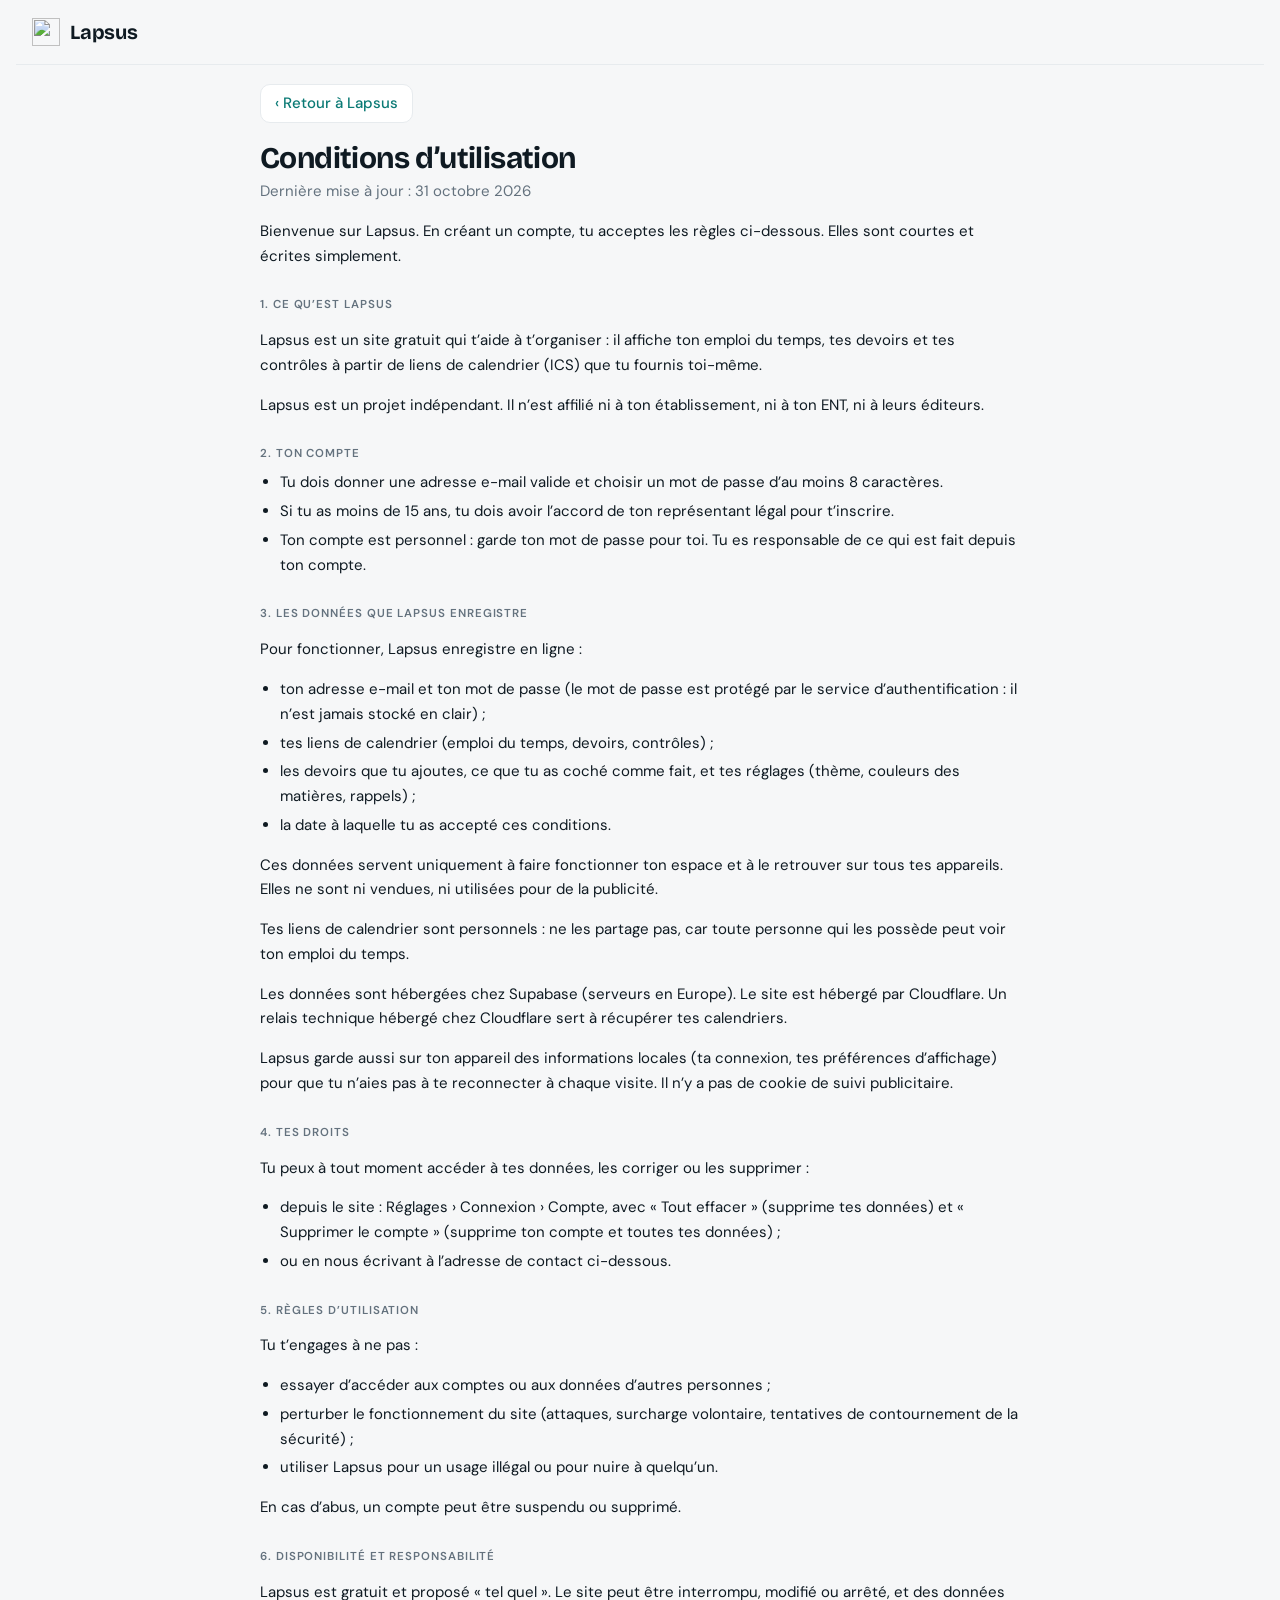
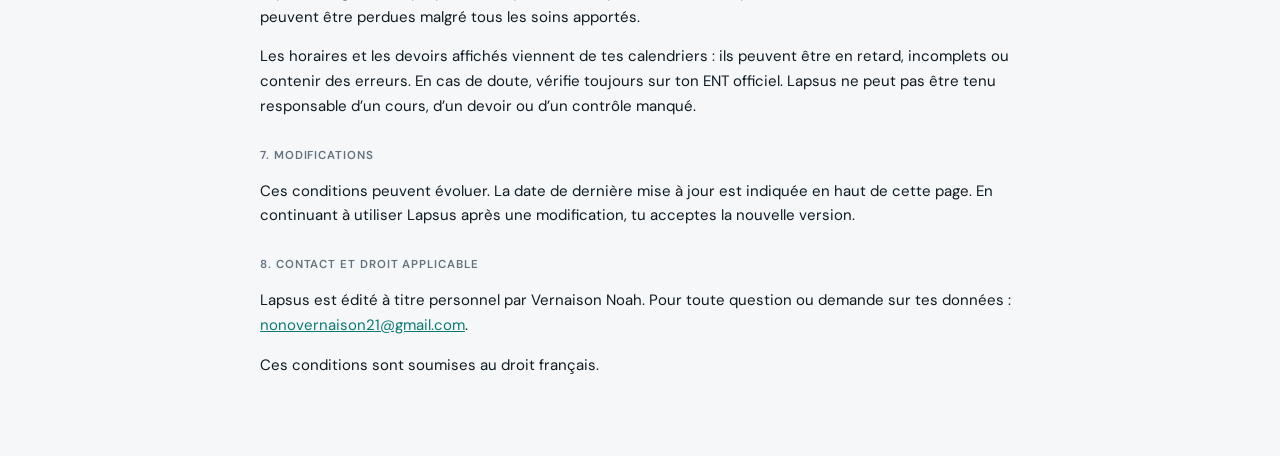
==== conditions.html @ 58f9d6a7 "Add files via upload" ====
<!doctype html>
<html lang="fr">
<head>
<meta charset="utf-8">
<meta name="viewport" content="width=device-width, initial-scale=1, maximum-scale=1, user-scalable=no, viewport-fit=cover">
<meta name="robots" content="noindex">
<meta name="theme-color" content="#0b7a75">
<title>Conditions d’utilisation – Lapsus</title>
<link rel="icon" type="image/svg+xml" href="logo.svg">
<link rel="apple-touch-icon" href="apple-touch-icon.png">
<link rel="preconnect" href="https://fonts.googleapis.com">
<link rel="preconnect" href="https://fonts.gstatic.com" crossorigin>
<link rel="stylesheet" href="https://fonts.googleapis.com/css2?family=Bricolage+Grotesque:wght@600;700&family=DM+Sans:wght@400;500;600&display=swap">
<link rel="stylesheet" href="style.css?v=16">
<style>
.legal{max-width:760px;margin:0 auto;padding:20px 0 64px}
.legal .back{display:inline-block;text-decoration:none;margin:0 0 18px}
.legal h1{margin:0 0 4px}
.legal h2{margin:30px 0 8px}
.legal p,.legal li{line-height:1.65}
.legal ul{padding-left:20px;margin:8px 0}
.legal li{margin:4px 0}
.legal a{color:var(--accent)}
.legal .upd{color:var(--muted);margin:0 0 6px}
</style>
</head>
<body>
<header class="top"><a class="brand" href="./" style="text-decoration:none;color:inherit"><img src="logo.svg" alt="" width="28" height="28"><span>Lapsus</span></a></header>
<main class="legal">
<a class="btn back" href="./">‹ Retour à Lapsus</a>
<h1>Conditions d’utilisation</h1>
<p class="upd">Dernière mise à jour : 31 octobre 2026</p>
<p>Bienvenue sur Lapsus. En créant un compte, tu acceptes les règles ci-dessous. Elles sont courtes et écrites simplement.</p>

<h2>1. Ce qu’est Lapsus</h2>
<p>Lapsus est un site gratuit qui t’aide à t’organiser : il affiche ton emploi du temps, tes devoirs et tes contrôles à partir de liens de calendrier (ICS) que tu fournis toi-même.</p>
<p>Lapsus est un projet indépendant. Il n’est affilié ni à ton établissement, ni à ton ENT, ni à leurs éditeurs.</p>

<h2>2. Ton compte</h2>
<ul>
<li>Tu dois donner une adresse e-mail valide et choisir un mot de passe d’au moins 8 caractères.</li>
<li>Si tu as moins de 15 ans, tu dois avoir l’accord de ton représentant légal pour t’inscrire.</li>
<li>Ton compte est personnel : garde ton mot de passe pour toi. Tu es responsable de ce qui est fait depuis ton compte.</li>
</ul>

<h2>3. Les données que Lapsus enregistre</h2>
<p>Pour fonctionner, Lapsus enregistre en ligne :</p>
<ul>
<li>ton adresse e-mail et ton mot de passe (le mot de passe est protégé par le service d’authentification : il n’est jamais stocké en clair) ;</li>
<li>tes liens de calendrier (emploi du temps, devoirs, contrôles) ;</li>
<li>les devoirs que tu ajoutes, ce que tu as coché comme fait, et tes réglages (thème, couleurs des matières, rappels) ;</li>
<li>la date à laquelle tu as accepté ces conditions.</li>
</ul>
<p>Ces données servent uniquement à faire fonctionner ton espace et à le retrouver sur tous tes appareils. Elles ne sont ni vendues, ni utilisées pour de la publicité.</p>
<p>Tes liens de calendrier sont personnels : ne les partage pas, car toute personne qui les possède peut voir ton emploi du temps.</p>
<p>Les données sont hébergées chez Supabase (serveurs en Europe). Le site est hébergé par Cloudflare. Un relais technique hébergé chez Cloudflare sert à récupérer tes calendriers.</p>
<p>Lapsus garde aussi sur ton appareil des informations locales (ta connexion, tes préférences d’affichage) pour que tu n’aies pas à te reconnecter à chaque visite. Il n’y a pas de cookie de suivi publicitaire.</p>

<h2>4. Tes droits</h2>
<p>Tu peux à tout moment accéder à tes données, les corriger ou les supprimer :</p>
<ul>
<li>depuis le site : Réglages › Connexion › Compte, avec « Tout effacer » (supprime tes données) et « Supprimer le compte » (supprime ton compte et toutes tes données) ;</li>
<li>ou en nous écrivant à l’adresse de contact ci-dessous.</li>
</ul>

<h2>5. Règles d’utilisation</h2>
<p>Tu t’engages à ne pas :</p>
<ul>
<li>essayer d’accéder aux comptes ou aux données d’autres personnes ;</li>
<li>perturber le fonctionnement du site (attaques, surcharge volontaire, tentatives de contournement de la sécurité) ;</li>
<li>utiliser Lapsus pour un usage illégal ou pour nuire à quelqu’un.</li>
</ul>
<p>En cas d’abus, un compte peut être suspendu ou supprimé.</p>

<h2>6. Disponibilité et responsabilité</h2>
<p>Lapsus est gratuit et proposé « tel quel ». Le site peut être interrompu, modifié ou arrêté, et des données peuvent être perdues malgré tous les soins apportés.</p>
<p>Les horaires et les devoirs affichés viennent de tes calendriers : ils peuvent être en retard, incomplets ou contenir des erreurs. En cas de doute, vérifie toujours sur ton ENT officiel. Lapsus ne peut pas être tenu responsable d’un cours, d’un devoir ou d’un contrôle manqué.</p>

<h2>7. Modifications</h2>
<p>Ces conditions peuvent évoluer. La date de dernière mise à jour est indiquée en haut de cette page. En continuant à utiliser Lapsus après une modification, tu acceptes la nouvelle version.</p>

<h2>8. Contact et droit applicable</h2>
<p>Lapsus est édité à titre personnel par Vernaison Noah. Pour toute question ou demande sur tes données : <a href="mailto:nonovernaison21@gmail.com">nonovernaison21@gmail.com</a>.</p>
<p>Ces conditions sont soumises au droit français.</p>
</main>
<script>
try{var p=JSON.parse(localStorage.getItem('themePreference')||'null');if(p==='light'||p==='dark')document.documentElement.dataset.theme=p;}catch(e){}
</script>
</body>
</html>
---- style.css ----
:root{
  --bg:#f6f7f8;
  --surface:#ffffff;
  --text:#0f1a22;
  --muted:#64727e;
  --line:#e7ebee;
  --accent:#0b7a75;
  --accent-soft:#e2f1ef;
  --danger:#c2392f;
  --ok:#1c8a55;
  --warn:#a5600a;
  --on:#ffffff;
  --ev-l:40%;
  --top-h:64px;
  --f-display:"Bricolage Grotesque",system-ui,-apple-system,"Segoe UI",sans-serif;
  --f-body:"DM Sans",system-ui,-apple-system,"Segoe UI",Roboto,sans-serif;
  color-scheme:light;
}
@media (prefers-color-scheme:dark){
  :root:not([data-theme="light"]){
    --bg:#0d1317;--surface:#151e25;--text:#e8eef2;--muted:#8fa0ac;--line:#243038;
    --accent:#3cc4bb;--accent-soft:#112c2a;--danger:#ff8a80;--ok:#4cc38a;--warn:#f0b24a;--on:#0b1418;
    --ev-l:62%;color-scheme:dark;
  }
}
:root[data-theme="dark"]{
  --bg:#0d1317;--surface:#151e25;--text:#e8eef2;--muted:#8fa0ac;--line:#243038;
  --accent:#3cc4bb;--accent-soft:#112c2a;--danger:#ff8a80;--ok:#4cc38a;--warn:#f0b24a;--on:#0b1418;
  --ev-l:62%;color-scheme:dark;
}

*{box-sizing:border-box}
body{
  margin:0;
  padding-left:max(16px,env(safe-area-inset-left,0px));
  padding-right:max(16px,env(safe-area-inset-right,0px));
  background:var(--bg);color:var(--text);
  font:15px/1.5 var(--f-body);
}
button,input,select{font:inherit;color:inherit}
button{cursor:pointer}
:focus-visible{outline:2px solid var(--accent);outline-offset:2px}

.top{position:sticky;top:0;z-index:20;display:flex;align-items:center;gap:12px;height:var(--top-h);margin:0;padding:0 16px;background:var(--bg);box-shadow:0 1px 0 var(--line)}
.brand{display:flex;align-items:center;gap:10px;font:700 20px/1 var(--f-display);letter-spacing:-.01em}
.brand img{display:block;width:28px;height:28px}
.status{flex:1;min-width:0;text-align:right;font-size:12px;color:var(--muted);white-space:nowrap;overflow:hidden;text-overflow:ellipsis}
.status.err{color:var(--danger)}
.icon-btn{display:grid;place-items:center;width:38px;height:38px;border:0;border-radius:50%;background:none;color:var(--muted)}
.icon-btn:hover{background:var(--line);color:var(--text)}

.shell{display:grid;grid-template-columns:176px minmax(0,1fr);gap:40px;padding:20px 16px 48px}
nav{position:sticky;top:calc(var(--top-h) + 20px);align-self:start;display:flex;flex-direction:column;gap:2px}
.nv{position:relative;display:flex;align-items:center;gap:12px;padding:10px 12px;border:0;background:none;border-radius:12px;color:var(--muted);font-weight:500;text-align:left}
.nv:hover{color:var(--text)}
.nv.on{background:var(--accent-soft);color:var(--accent);font-weight:600}
.nv svg{flex:none}
.nv .n{margin-left:auto;font-style:normal;font-size:11px;font-weight:600;background:var(--accent);color:var(--on);border-radius:999px;padding:1px 7px}
main{min-width:0}

h1{font:700 30px/1.15 var(--f-display);letter-spacing:-.02em;margin:0 0 6px;text-wrap:balance}
h2{font:600 11.5px/1.3 var(--f-body);text-transform:uppercase;letter-spacing:.08em;color:var(--muted);margin:28px 0 10px}
.sub{color:var(--muted);margin:0 0 20px}
.empty{color:var(--muted);margin:6px 0}
.foot{color:var(--muted);font-size:13px;margin:18px 0 0}

.hero{display:grid;grid-template-columns:repeat(auto-fit,minmax(250px,1fr));gap:12px}
.tile{background:var(--surface);border:1px solid var(--line);border-radius:18px;padding:16px 18px}
.tile.now{background:var(--accent-soft);border-color:transparent}
.tile .lab{font-size:11.5px;font-weight:600;text-transform:uppercase;letter-spacing:.08em;color:var(--muted);margin-bottom:6px}
.tile.now .lab{color:var(--accent)}
.tile .big{font:600 20px/1.25 var(--f-display);margin-bottom:2px;overflow-wrap:anywhere}

.list{background:var(--surface);border:1px solid var(--line);border-radius:18px;padding:2px 16px}
.ev{display:grid;grid-template-columns:48px minmax(0,1fr);gap:14px;padding:13px 0;border-bottom:1px solid var(--line)}
.ev:last-child{border-bottom:0}
.tm{display:flex;flex-direction:column;line-height:1.3;font-variant-numeric:tabular-nums}
.tm b{font-weight:600}
.tm span{color:var(--muted);font-size:13px}
.bd{min-width:0;border-left:3px solid var(--c,var(--accent));padding-left:12px}
.t{font-weight:600;overflow-wrap:anywhere}
.m{color:var(--muted);font-size:13px}
.ev.cancelled .t{text-decoration:line-through;opacity:.55}
details summary{cursor:pointer;color:var(--muted);font-size:13px;margin-top:2px;width:max-content}
.notes{color:var(--muted);font-size:13px;white-space:pre-wrap;margin:4px 0}
.badge{display:inline-block;font-size:11px;font-weight:600;padding:1px 8px;border-radius:999px;margin-left:8px;vertical-align:1px;color:var(--on)}
.badge.ok{background:var(--ok)}
.badge.bad{background:var(--danger)}
.badge.warn{background:var(--warn)}

.tools{display:flex;align-items:center;justify-content:space-between;flex-wrap:wrap;gap:10px;margin:14px 0 18px}
.seg{display:inline-flex;background:var(--line);border-radius:12px;padding:3px}
.seg button{border:0;background:none;padding:6px 14px;border-radius:9px;color:var(--muted);font-weight:500}
.seg button.on{background:var(--surface);color:var(--text);box-shadow:0 1px 2px rgba(0,0,0,.12)}
.step{display:flex;gap:6px}
.weekgrid{display:none}

.tgrid{display:grid;grid-template-columns:52px repeat(var(--cols,5),minmax(0,1fr));column-gap:8px;row-gap:6px;align-items:start}
.th{font:600 15px/1.3 var(--f-display);padding:2px 4px}
.th span{color:var(--muted);font-weight:500}
.th.today,.th.today span{color:var(--accent)}
.chip{display:block;font-style:normal;font:500 11.5px/1.3 var(--f-body);color:var(--warn);margin-top:2px;overflow-wrap:anywhere}
.times{position:relative}
.times i{position:absolute;right:4px;transform:translateY(-50%);font-style:normal;font-size:11.5px;color:var(--muted);font-variant-numeric:tabular-nums;white-space:nowrap}
.times i:first-child{transform:none}
.dcol{position:relative;overflow:hidden;background-color:var(--surface);border:1px solid var(--line);border-radius:14px;background-image:repeating-linear-gradient(to bottom,var(--line) 0,var(--line) 1px,transparent 1px,transparent var(--hh))}
.dcol.today{border-color:var(--accent)}
.band{position:absolute;left:0;right:0;display:flex;align-items:center;justify-content:center;pointer-events:none}
.band.pm{background:color-mix(in srgb,var(--accent) 7%,transparent)}
.band.lunch{background:repeating-linear-gradient(135deg,color-mix(in srgb,var(--muted) 16%,transparent) 0 6px,transparent 6px 12px);border-top:1px solid var(--line);border-bottom:1px solid var(--line)}
.band.lunch span{font-size:11px;letter-spacing:.08em;text-transform:uppercase;color:var(--muted);background:var(--surface);padding:1px 8px;border-radius:999px}

.blk{position:absolute;z-index:2;margin:1px 0 0 1px;padding:5px 8px;border-radius:8px;border-left:3px solid var(--c);background:color-mix(in srgb,var(--c) 18%,var(--surface));overflow:hidden;font-size:12px;line-height:1.25;display:flex;flex-direction:column;gap:1px}
.blk b{font-weight:600;overflow-wrap:anywhere}
.blk span{color:var(--muted);font-size:11.5px}
.blk.cancelled{opacity:.55}.blk.cancelled b{text-decoration:line-through}
.blk.live{box-shadow:0 0 0 2px var(--ok)}
.nowline{position:absolute;z-index:3;left:0;right:0;height:2px;background:var(--danger);pointer-events:none}
.nowline::before{content:"";position:absolute;left:-1px;top:-3px;width:8px;height:8px;border-radius:50%;background:var(--danger)}
.day h3{font:600 15px/1.3 var(--f-display);margin:0 0 8px;display:flex;gap:6px;align-items:baseline}
.day h3 span{color:var(--muted);font-weight:500}
.day.today h3,.day.today h3 span{color:var(--accent)}

.hw{display:flex;align-items:flex-start;gap:14px;padding:13px 0;border-bottom:1px solid var(--line)}
.hw:last-child{border-bottom:0}
.hb{flex:1;min-width:0}
.ht{font-weight:500;overflow-wrap:anywhere}
.hw.done .ht{text-decoration:line-through;color:var(--muted)}
.hw.control-item.done .ht{text-decoration:line-through;color:var(--muted)}
.late{color:var(--danger)}
.soon{color:var(--warn)}
.add{margin:16px 0 0}

.panel{background:var(--surface);border:1px solid var(--line);border-radius:18px;padding:16px}
.panel .m{margin:8px 0 10px}
.panel .row:last-child{margin-bottom:0}
.fl{display:block;font-weight:600;margin-bottom:8px}
.chk{display:inline-flex;align-items:center;gap:10px}

.row{display:flex;gap:8px;flex-wrap:wrap;align-items:center;margin-bottom:10px}
.row input:not([type=checkbox]){flex:1;min-width:150px}
.btn{display:inline-block;border:1px solid var(--line);background:var(--surface);padding:7px 14px;border-radius:10px;font-weight:500}
.btn:hover{border-color:var(--accent)}
.btn.primary{background:var(--accent);border-color:var(--accent);color:var(--on)}
.btn.danger{color:var(--danger)}
.btn.danger:hover{border-color:var(--danger)}
.lnk{border:0;background:none;padding:2px 0;color:var(--accent);font-size:13px;font-weight:500;text-decoration:underline;text-underline-offset:3px;white-space:nowrap}
details .lnk{display:block;margin:4px 0 2px}
input,select{background:var(--bg);border:1px solid var(--line);border-radius:10px;padding:9px 12px;max-width:100%}
input:focus,select:focus{border-color:var(--accent)}
input[type=checkbox]{appearance:none;-webkit-appearance:none;position:relative;flex:none;width:22px;height:22px;padding:0;margin:0;border:1.8px solid var(--muted);border-radius:50%;background:none;cursor:pointer}
input[type=checkbox]:checked{background:var(--accent);border-color:var(--accent)}
input[type=checkbox]:checked::after{content:"";position:absolute;inset:0;background:var(--on);-webkit-mask:url("data:image/svg+xml,%3Csvg xmlns='http://www.w3.org/2000/svg' viewBox='0 0 24 24' fill='none' stroke='black' stroke-width='3.2' stroke-linecap='round' stroke-linejoin='round'%3E%3Cpath d='m5.5 12.5 4.2 4.2L18.5 8'/%3E%3C/svg%3E") center/16px no-repeat;mask:url("data:image/svg+xml,%3Csvg xmlns='http://www.w3.org/2000/svg' viewBox='0 0 24 24' fill='none' stroke='black' stroke-width='3.2' stroke-linecap='round' stroke-linejoin='round'%3E%3Cpath d='m5.5 12.5 4.2 4.2L18.5 8'/%3E%3C/svg%3E") center/16px no-repeat}

.sub-header{margin-bottom:14px}
.sech{display:flex;align-items:baseline;justify-content:space-between;gap:12px;margin:28px 0 10px}
.sech h2{margin:0}
.lnk2,.quiet{border:0;background:none;padding:4px 0;color:var(--muted);font-size:13px;font-weight:500;white-space:nowrap}
.lnk2:hover,.quiet:hover{color:var(--accent)}
.quiet{padding:6px 10px;border-radius:999px;background:var(--line)}
.btn:disabled{opacity:.45;cursor:default}
.btn:disabled:hover{border-color:var(--line)}
.step input[type=date]{padding:6px 10px}
.crow{display:flex;align-items:center;gap:12px;padding:8px 0;border-bottom:1px solid var(--line)}
.crow:last-of-type{border-bottom:0}
.crow .cn{flex:1;min-width:0;font-weight:500;overflow-wrap:anywhere}
input[type=color]{flex:none;width:44px;height:34px;padding:2px;border-radius:10px;cursor:pointer}

.loader{position:fixed;inset:0;z-index:100;display:grid;place-items:center;background:var(--bg);text-align:center;padding:24px}
.lg img{display:block;width:84px;height:84px;margin:0 auto;animation:lbounce 1.3s ease-in-out infinite;filter:drop-shadow(0 12px 18px rgba(11,122,117,.28))}
.lsh{width:56px;height:8px;border-radius:50%;background:var(--text);opacity:.12;margin:10px auto 22px;animation:lshadow 1.3s ease-in-out infinite}
.lt{font:600 20px/1.3 var(--f-display);margin:0 0 4px}
.ls{color:var(--muted);margin:0}
@keyframes lbounce{0%,100%{transform:translateY(0) rotate(0)}30%{transform:translateY(-18px) rotate(-5deg)}55%{transform:translateY(0) rotate(3deg)}75%{transform:translateY(-5px) rotate(0)}}
@keyframes lshadow{0%,100%{transform:scaleX(1);opacity:.12}30%{transform:scaleX(.7);opacity:.06}55%{transform:scaleX(1);opacity:.12}75%{transform:scaleX(.92);opacity:.1}}
@media (prefers-reduced-motion:reduce){.lg img,.lsh{animation:none}}

@media (max-width:760px){
  .shell{grid-template-columns:minmax(0,1fr);gap:0;padding:20px 16px 104px}
  nav{
    position:fixed;left:0;right:0;bottom:0;top:auto;z-index:5;flex-direction:row;gap:0;
    background:var(--surface);border-top:1px solid var(--line);
    padding:6px max(6px,env(safe-area-inset-right,0px)) calc(6px + env(safe-area-inset-bottom,0px)) max(6px,env(safe-area-inset-left,0px));
  }
  .nv{flex:1;flex-direction:column;justify-content:center;gap:3px;padding:6px 4px;font-size:11px;border-radius:12px}
  .nv .n{position:absolute;top:2px;left:calc(50% + 6px);margin:0;padding:0 6px}
  h1{font-size:26px}
  .tgrid{display:grid;grid-template-columns:44px minmax(0,1fr)}
}
@media (prefers-reduced-motion:reduce){*{scroll-behavior:auto!important;transition:none!important}}

/* ---- Pas de zoom involontaire sur téléphone ---- */
html{touch-action:manipulation;-webkit-text-size-adjust:100%;text-size-adjust:100%}
/* iOS zoome automatiquement dès qu'on touche un champ dont le texte fait moins de 16 px */
@media (pointer:coarse){input,select,textarea{font-size:16px}}
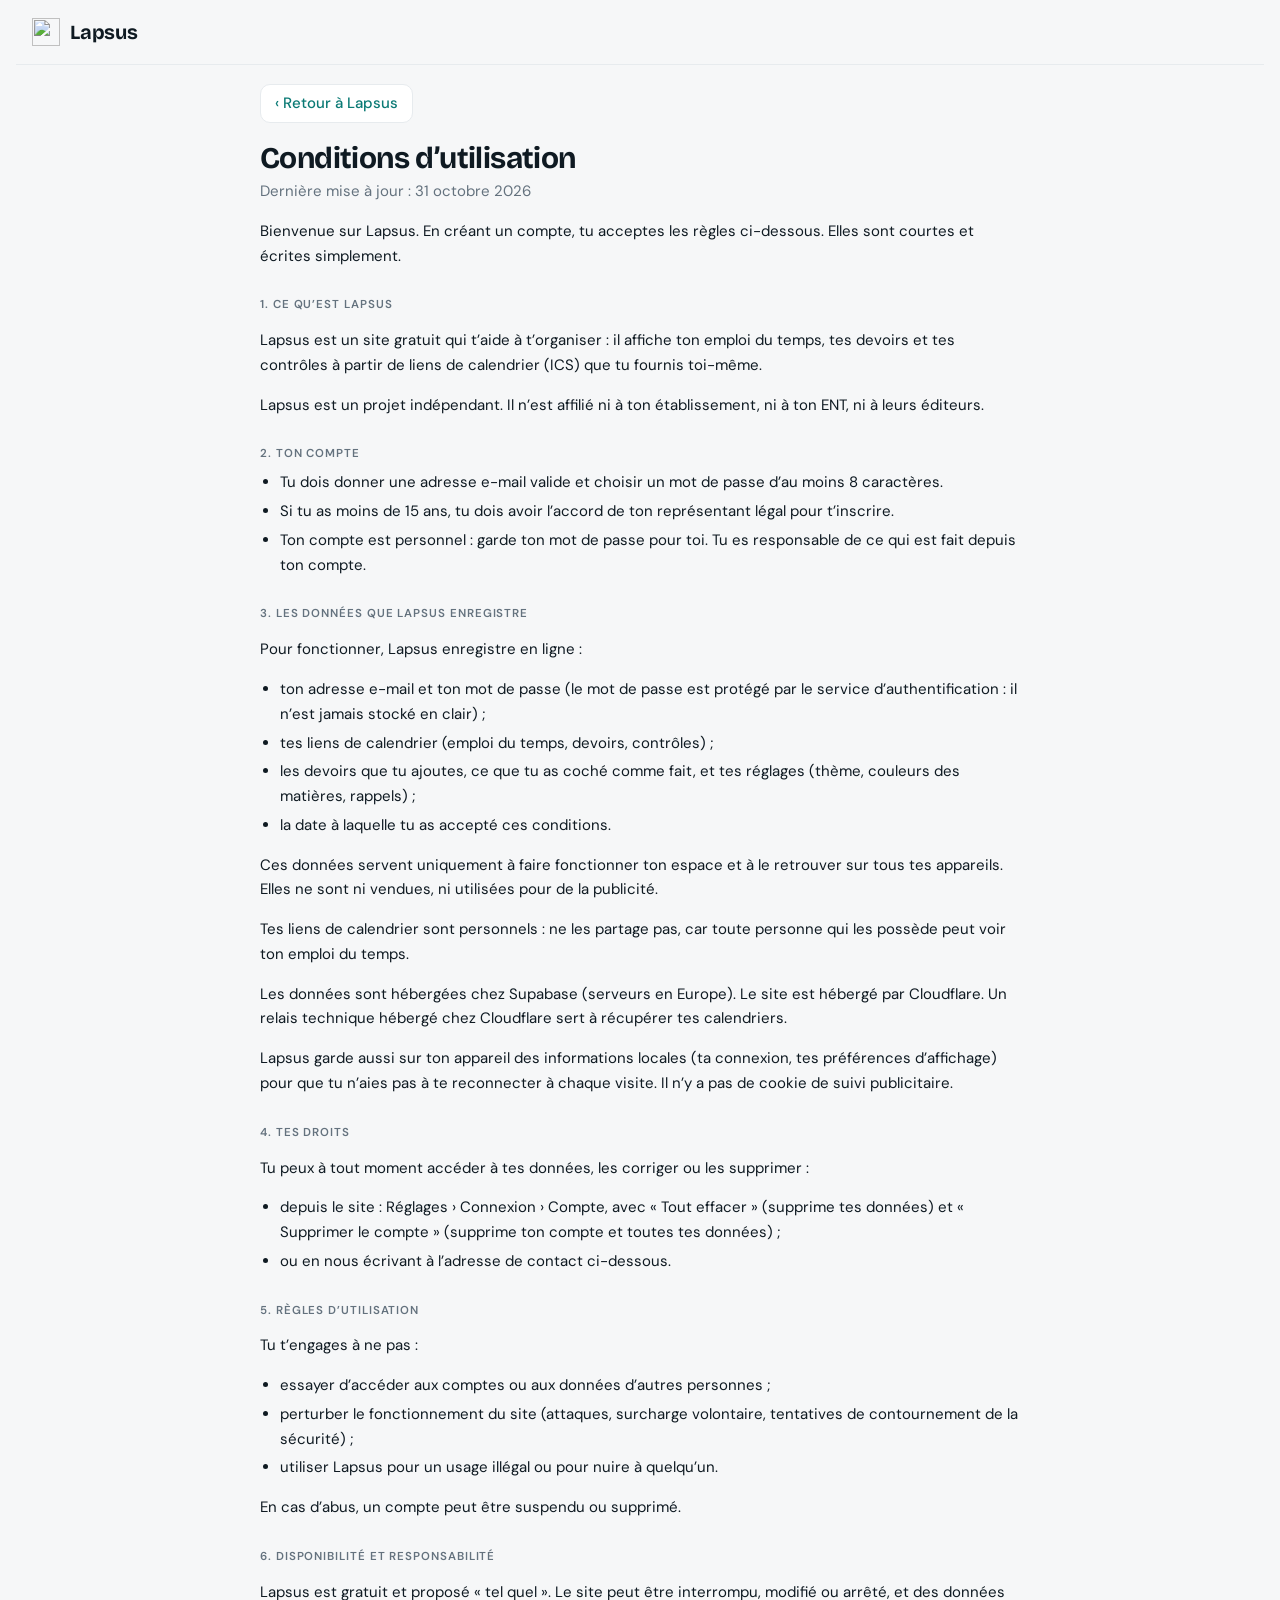
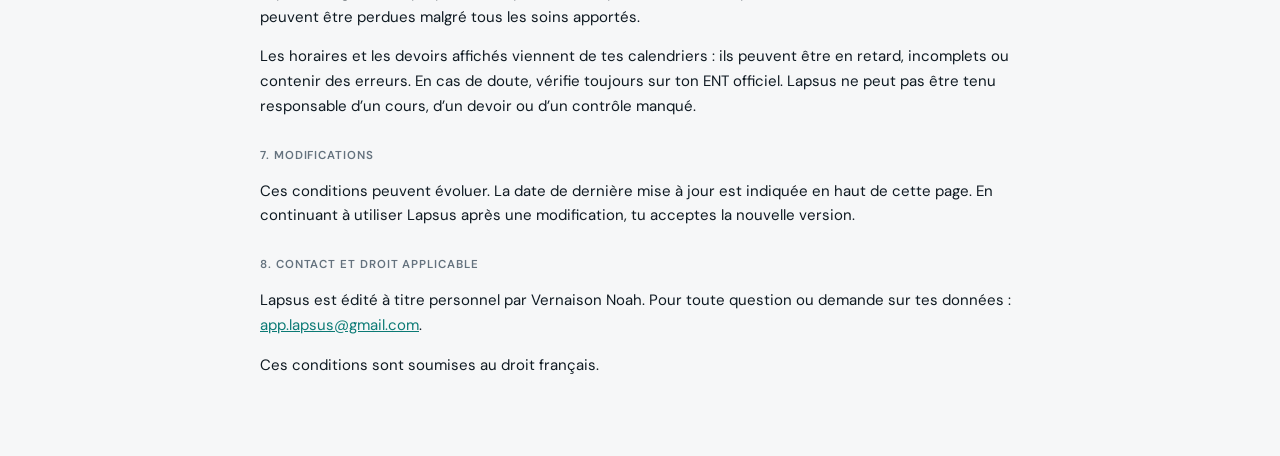
==== commit 64695ce1: "Add files via upload" ====
--- a/conditions.html
+++ b/conditions.html
@@ -80,7 +80,7 @@
 <p>Ces conditions peuvent évoluer. La date de dernière mise à jour est indiquée en haut de cette page. En continuant à utiliser Lapsus après une modification, tu acceptes la nouvelle version.</p>
 
 <h2>8. Contact et droit applicable</h2>
-<p>Lapsus est édité à titre personnel par Vernaison Noah. Pour toute question ou demande sur tes données : <a href="mailto:nonovernaison21@gmail.com">nonovernaison21@gmail.com</a>.</p>
+<p>Lapsus est édité à titre personnel par Vernaison Noah. Pour toute question ou demande sur tes données : <a href="mailto:app.lapsus@gmail.com">app.lapsus@gmail.com</a>.</p>
 <p>Ces conditions sont soumises au droit français.</p>
 </main>
 <script>
--- a/style.css
+++ b/style.css
@@ -193,3 +193,46 @@
 html{touch-action:manipulation;-webkit-text-size-adjust:100%;text-size-adjust:100%}
 /* iOS zoome automatiquement dès qu'on touche un champ dont le texte fait moins de 16 px */
 @media (pointer:coarse){input,select,textarea{font-size:16px}}
+
+/* ---- Mon lycée : aperçus, mails, actualités ---- */
+.more{display:block;width:100%;margin-top:10px;text-align:center}
+.mail{padding:12px 0;border-bottom:1px solid var(--line)}
+.mail:last-child{border-bottom:0}
+.mail>summary{list-style:none;cursor:pointer;color:inherit;font-size:inherit;margin:0;width:auto;display:block}
+.mail>summary::-webkit-details-marker{display:none}
+.mail .mh{display:flex;justify-content:space-between;gap:10px;font-size:13px;color:var(--muted)}
+.mail .mf{min-width:0;overflow:hidden;text-overflow:ellipsis;white-space:nowrap}
+.mail .md{flex:none}
+.mail.unread .mf{color:var(--text);font-weight:600}
+.mail.unread .mf::before{content:"";display:inline-block;width:8px;height:8px;border-radius:50%;background:var(--accent);margin-right:7px}
+.mail .ms{font-weight:600;margin:3px 0 2px;overflow-wrap:anywhere}
+.mail .mp{color:var(--muted);font-size:14px;display:-webkit-box;-webkit-line-clamp:2;-webkit-box-orient:vertical;overflow:hidden}
+.mail .mbody{margin:10px 0 2px;white-space:pre-wrap;font-size:14.5px;line-height:1.55}
+.news{display:grid;grid-template-columns:104px minmax(0,1fr);gap:14px;padding:13px 0;border-bottom:1px solid var(--line)}
+.news:last-child{border-bottom:0}
+.news.noimg{grid-template-columns:minmax(0,1fr)}
+.news img{width:104px;height:78px;object-fit:cover;border-radius:12px;background:var(--accent-soft)}
+.news .nt{font:600 15.5px/1.3 var(--f-display);margin:0 0 3px;overflow-wrap:anywhere}
+.news .nd{color:var(--muted);font-size:12.5px;margin:0 0 4px}
+.news .ns{margin:0;font-size:14.5px;display:-webkit-box;-webkit-line-clamp:3;-webkit-box-orient:vertical;overflow:hidden}
+.news.full .ns{display:block;-webkit-line-clamp:unset}
+.lprow{margin:0 0 16px}
+.lprow .fl{display:block;margin:0 0 8px}
+.lprow input[type=text],.lprow input:not([type]){width:100%}
+.lpchk{display:flex}
+
+/* ---- Fenêtre modale ---- */
+.modal-back{position:fixed;inset:0;z-index:90;display:grid;place-items:center;padding:20px;background:rgba(8,14,18,.55);-webkit-backdrop-filter:blur(3px);backdrop-filter:blur(3px);animation:mfade .18s ease-out}
+.modal{width:100%;max-width:400px;max-height:calc(100dvh - 40px);overflow:auto;background:var(--surface);border:1px solid var(--line);border-radius:22px;padding:24px;animation:mpop .22s cubic-bezier(.2,.9,.3,1.2)}
+.modal .mt{font:700 22px/1.2 var(--f-display);letter-spacing:-.01em;margin:0 0 8px}
+.modal input[type=email]{width:100%}
+.modal .merr{color:var(--danger);min-height:1.2em;margin:6px 0 0}
+.modal .mrow{justify-content:flex-end;margin-top:14px}
+.modal .mok{display:grid;place-items:center;width:52px;height:52px;border-radius:50%;background:var(--accent-soft);color:var(--accent);margin:0 0 14px}
+.gate-card .forgot{display:block;margin:12px auto 0}
+@keyframes mfade{from{opacity:0}to{opacity:1}}
+@keyframes mpop{from{opacity:0;transform:translateY(10px) scale(.96)}to{opacity:1;transform:none}}
+@media (prefers-reduced-motion:reduce){.modal,.modal-back{animation:none}}
+.modal .mok.warn{background:color-mix(in srgb,var(--danger) 14%,transparent);color:var(--danger)}
+.modal input[type=text]{width:100%;margin-top:4px}
+.modal .btn:disabled{opacity:.45;cursor:default}
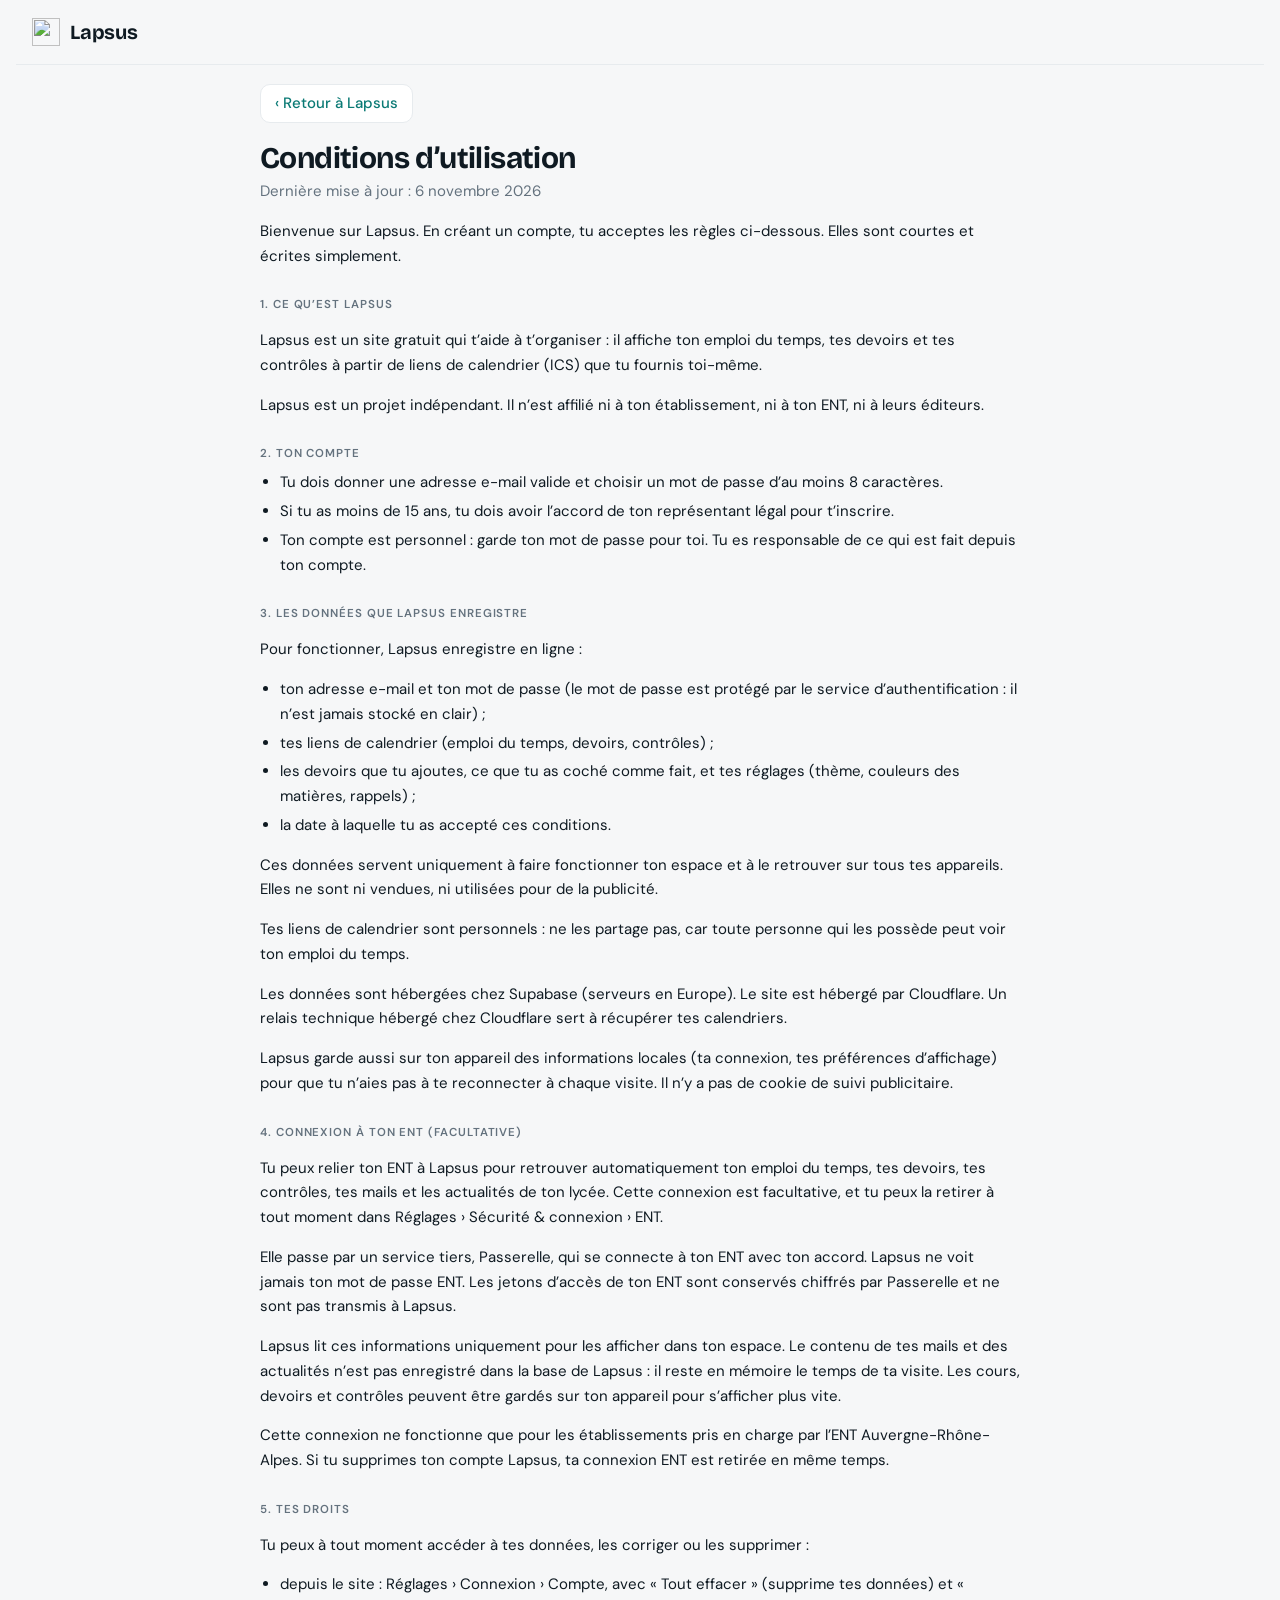
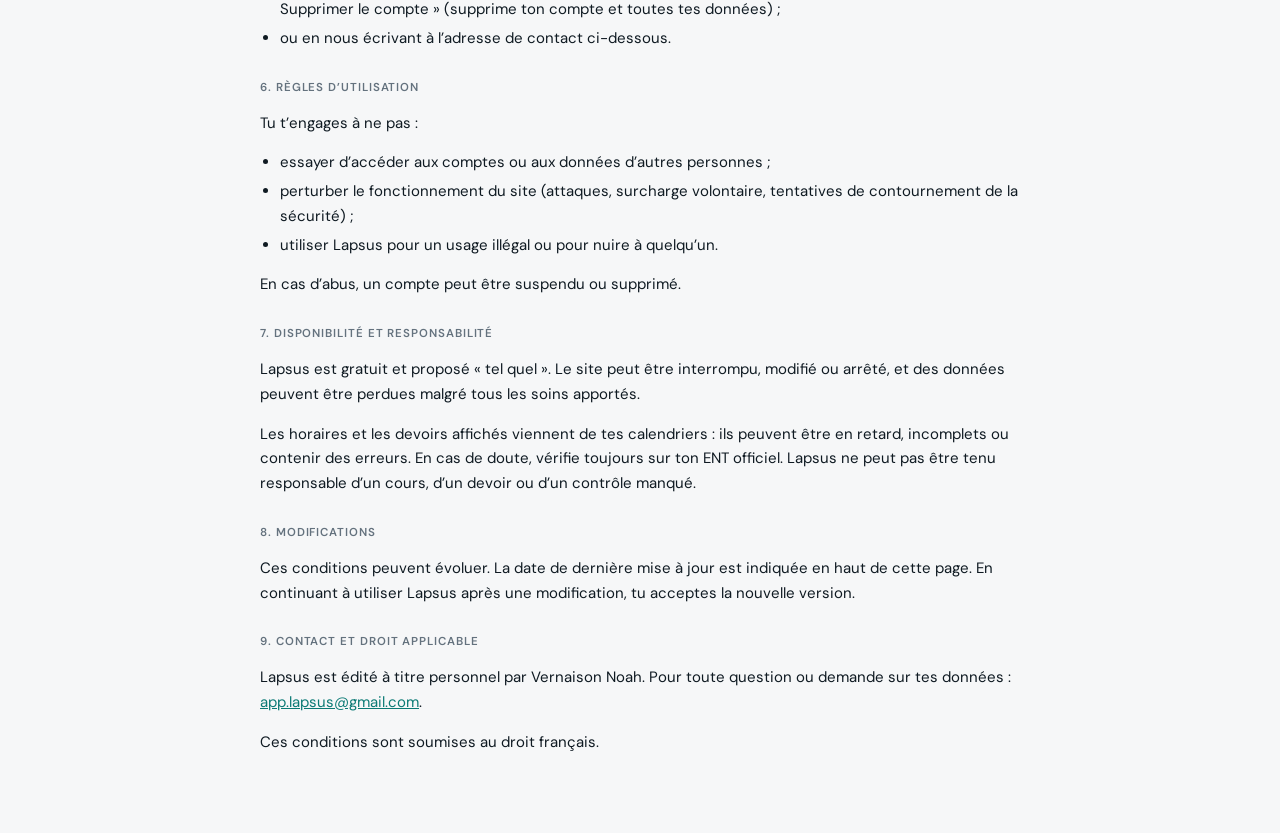
==== commit 572b75bc: "Add files via upload" ====
--- a/conditions.html
+++ b/conditions.html
@@ -29,7 +29,7 @@
 <main class="legal">
 <a class="btn back" href="./">‹ Retour à Lapsus</a>
 <h1>Conditions d’utilisation</h1>
-<p class="upd">Dernière mise à jour : 31 octobre 2026</p>
+<p class="upd">Dernière mise à jour : 6 novembre 2026</p>
 <p>Bienvenue sur Lapsus. En créant un compte, tu acceptes les règles ci-dessous. Elles sont courtes et écrites simplement.</p>
 
 <h2>1. Ce qu’est Lapsus</h2>
@@ -56,14 +56,20 @@
 <p>Les données sont hébergées chez Supabase (serveurs en Europe). Le site est hébergé par Cloudflare. Un relais technique hébergé chez Cloudflare sert à récupérer tes calendriers.</p>
 <p>Lapsus garde aussi sur ton appareil des informations locales (ta connexion, tes préférences d’affichage) pour que tu n’aies pas à te reconnecter à chaque visite. Il n’y a pas de cookie de suivi publicitaire.</p>
 
-<h2>4. Tes droits</h2>
+<h2>4. Connexion à ton ENT (facultative)</h2>
+<p>Tu peux relier ton ENT à Lapsus pour retrouver automatiquement ton emploi du temps, tes devoirs, tes contrôles, tes mails et les actualités de ton lycée. Cette connexion est facultative, et tu peux la retirer à tout moment dans Réglages › Sécurité &amp; connexion › ENT.</p>
+<p>Elle passe par un service tiers, Passerelle, qui se connecte à ton ENT avec ton accord. Lapsus ne voit jamais ton mot de passe ENT. Les jetons d’accès de ton ENT sont conservés chiffrés par Passerelle et ne sont pas transmis à Lapsus.</p>
+<p>Lapsus lit ces informations uniquement pour les afficher dans ton espace. Le contenu de tes mails et des actualités n’est pas enregistré dans la base de Lapsus : il reste en mémoire le temps de ta visite. Les cours, devoirs et contrôles peuvent être gardés sur ton appareil pour s’afficher plus vite.</p>
+<p>Cette connexion ne fonctionne que pour les établissements pris en charge par l’ENT Auvergne-Rhône-Alpes. Si tu supprimes ton compte Lapsus, ta connexion ENT est retirée en même temps.</p>
+
+<h2>5. Tes droits</h2>
 <p>Tu peux à tout moment accéder à tes données, les corriger ou les supprimer :</p>
 <ul>
 <li>depuis le site : Réglages › Connexion › Compte, avec « Tout effacer » (supprime tes données) et « Supprimer le compte » (supprime ton compte et toutes tes données) ;</li>
 <li>ou en nous écrivant à l’adresse de contact ci-dessous.</li>
 </ul>
 
-<h2>5. Règles d’utilisation</h2>
+<h2>6. Règles d’utilisation</h2>
 <p>Tu t’engages à ne pas :</p>
 <ul>
 <li>essayer d’accéder aux comptes ou aux données d’autres personnes ;</li>
@@ -72,14 +78,14 @@
 </ul>
 <p>En cas d’abus, un compte peut être suspendu ou supprimé.</p>
 
-<h2>6. Disponibilité et responsabilité</h2>
+<h2>7. Disponibilité et responsabilité</h2>
 <p>Lapsus est gratuit et proposé « tel quel ». Le site peut être interrompu, modifié ou arrêté, et des données peuvent être perdues malgré tous les soins apportés.</p>
 <p>Les horaires et les devoirs affichés viennent de tes calendriers : ils peuvent être en retard, incomplets ou contenir des erreurs. En cas de doute, vérifie toujours sur ton ENT officiel. Lapsus ne peut pas être tenu responsable d’un cours, d’un devoir ou d’un contrôle manqué.</p>
 
-<h2>7. Modifications</h2>
+<h2>8. Modifications</h2>
 <p>Ces conditions peuvent évoluer. La date de dernière mise à jour est indiquée en haut de cette page. En continuant à utiliser Lapsus après une modification, tu acceptes la nouvelle version.</p>
 
-<h2>8. Contact et droit applicable</h2>
+<h2>9. Contact et droit applicable</h2>
 <p>Lapsus est édité à titre personnel par Vernaison Noah. Pour toute question ou demande sur tes données : <a href="mailto:app.lapsus@gmail.com">app.lapsus@gmail.com</a>.</p>
 <p>Ces conditions sont soumises au droit français.</p>
 </main>
--- a/style.css
+++ b/style.css
@@ -236,3 +236,35 @@
 .modal .mok.warn{background:color-mix(in srgb,var(--danger) 14%,transparent);color:var(--danger)}
 .modal input[type=text]{width:100%;margin-top:4px}
 .modal .btn:disabled{opacity:.45;cursor:default}
+
+/* ---- Connexion Google / Apple / clé d'accès ---- */
+.or{display:flex;align-items:center;gap:12px;color:var(--muted);font-size:12px;letter-spacing:.06em;text-transform:uppercase;margin:20px 0 4px}
+.or::before,.or::after{content:"";flex:1;height:1px;background:var(--line)}
+.btn.sso{display:flex;align-items:center;justify-content:center;gap:10px;width:100%;margin-top:10px;padding:11px 14px}
+.btn.sso svg{flex:none}
+.tiny{font-size:12.5px;text-align:center;margin:14px 0 0}
+.tiny a{color:var(--accent);text-decoration:underline}
+.mx{display:flex;align-items:center;gap:12px;padding:10px 0;border-bottom:1px solid var(--line)}
+.mx:last-of-type{border-bottom:0}
+.mxi{display:grid;place-items:center;width:38px;height:38px;border-radius:12px;background:var(--accent-soft);color:var(--accent);flex:none}
+.mxt{flex:1;min-width:0}
+.mxn{font-weight:600}
+.mxt .m{margin:2px 0 0}
+
+/* ---- Invitation à compléter le profil (accueil) ---- */
+.pbanner{display:flex;align-items:center;gap:14px;background:var(--accent-soft);border-radius:18px;padding:14px 16px;margin:0 0 18px}
+.pbi{display:grid;place-items:center;width:40px;height:40px;border-radius:12px;background:var(--surface);color:var(--accent);flex:none}
+.pbt{flex:1;min-width:0;display:flex;flex-direction:column;gap:2px;font-size:14px}
+.pbt strong{font-weight:600}
+.pbt span{color:var(--muted)}
+.pbx{padding:2px 6px;font-size:22px;line-height:1}
+@media (max-width:760px){.pbanner{flex-wrap:wrap}.pbt{flex:1 1 calc(100% - 60px)}.pbanner .btn{margin-left:54px}}
+.blk.cancelled span{text-decoration:line-through}
+
+
+/* Direct ENT connection follows the same restrained Lapsus panels. */
+.ent-connection{margin-bottom:20px}.ent-connection-heading{display:flex;align-items:center;gap:12px;flex-wrap:wrap}.ent-connection-heading>div{flex:1;min-width:150px}.ent-connection-heading h2{margin:0;font-size:19px}.ent-connection-heading .m{margin:3px 0 0}.ent-connection-icon{display:grid;place-items:center;width:44px;height:44px;border-radius:14px;background:var(--accent-soft);color:var(--accent)}.ent-connection-actions{display:flex;gap:10px;flex-wrap:wrap;align-items:center;margin-top:18px}.ent-notice{font-size:13px;line-height:1.6;padding:11px 13px;border-radius:12px;background:var(--accent-soft);overflow-wrap:anywhere}.ent-manual{margin-top:18px}.ent-manual>summary{cursor:pointer;font-weight:600;margin-bottom:14px}.ent-manual .panel{margin-top:12px}@media(max-width:480px){.ent-connection-actions .btn{flex:1 1 100%}.ent-connection-heading .badge{max-width:100%;white-space:normal}.ent-connection-actions .lnk2{padding:8px 0}}
+
+.ent-powered{margin:20px 0 0!important;font-size:11px;line-height:1.6;text-align:center;letter-spacing:.02em}.ent-powered a{color:var(--muted);text-decoration:none}.ent-powered a:hover{color:var(--accent)}.ent-powered strong{font-weight:600;letter-spacing:.08em;margin-left:2px}
+
+.ent-data-types{display:flex;flex-wrap:wrap;gap:8px 14px;margin-top:16px;color:var(--muted);font-size:12px}.ent-data-types>span{display:inline-flex;align-items:center;gap:6px}.ent-data-types svg{color:var(--accent);flex:none}.ent-mail{display:block;width:100%;font:inherit;text-align:left;background:none;border:0;border-bottom:1px solid var(--line);border-radius:0;cursor:pointer;color:inherit}.ent-mail:hover{background:var(--accent-soft)}.ent-read-news{display:inline-flex;align-items:center;gap:6px;margin-top:10px}.ent-body{white-space:pre-wrap;overflow-wrap:anywhere;line-height:1.7;font-size:14px}.ent-message-part{padding:14px 0;border-bottom:1px solid var(--line)}.ent-document{display:flex;align-items:center;gap:8px;max-width:100%;white-space:normal;overflow-wrap:anywhere;margin-top:8px;text-align:left;font-size:12px}.ent-document svg{flex:none}[data-ent-content]{max-height:75dvh;overflow:auto;overscroll-behavior:contain}.ent-mail:focus-visible,.ent-read-news:focus-visible,.ent-document:focus-visible{outline:2px solid var(--accent);outline-offset:3px}
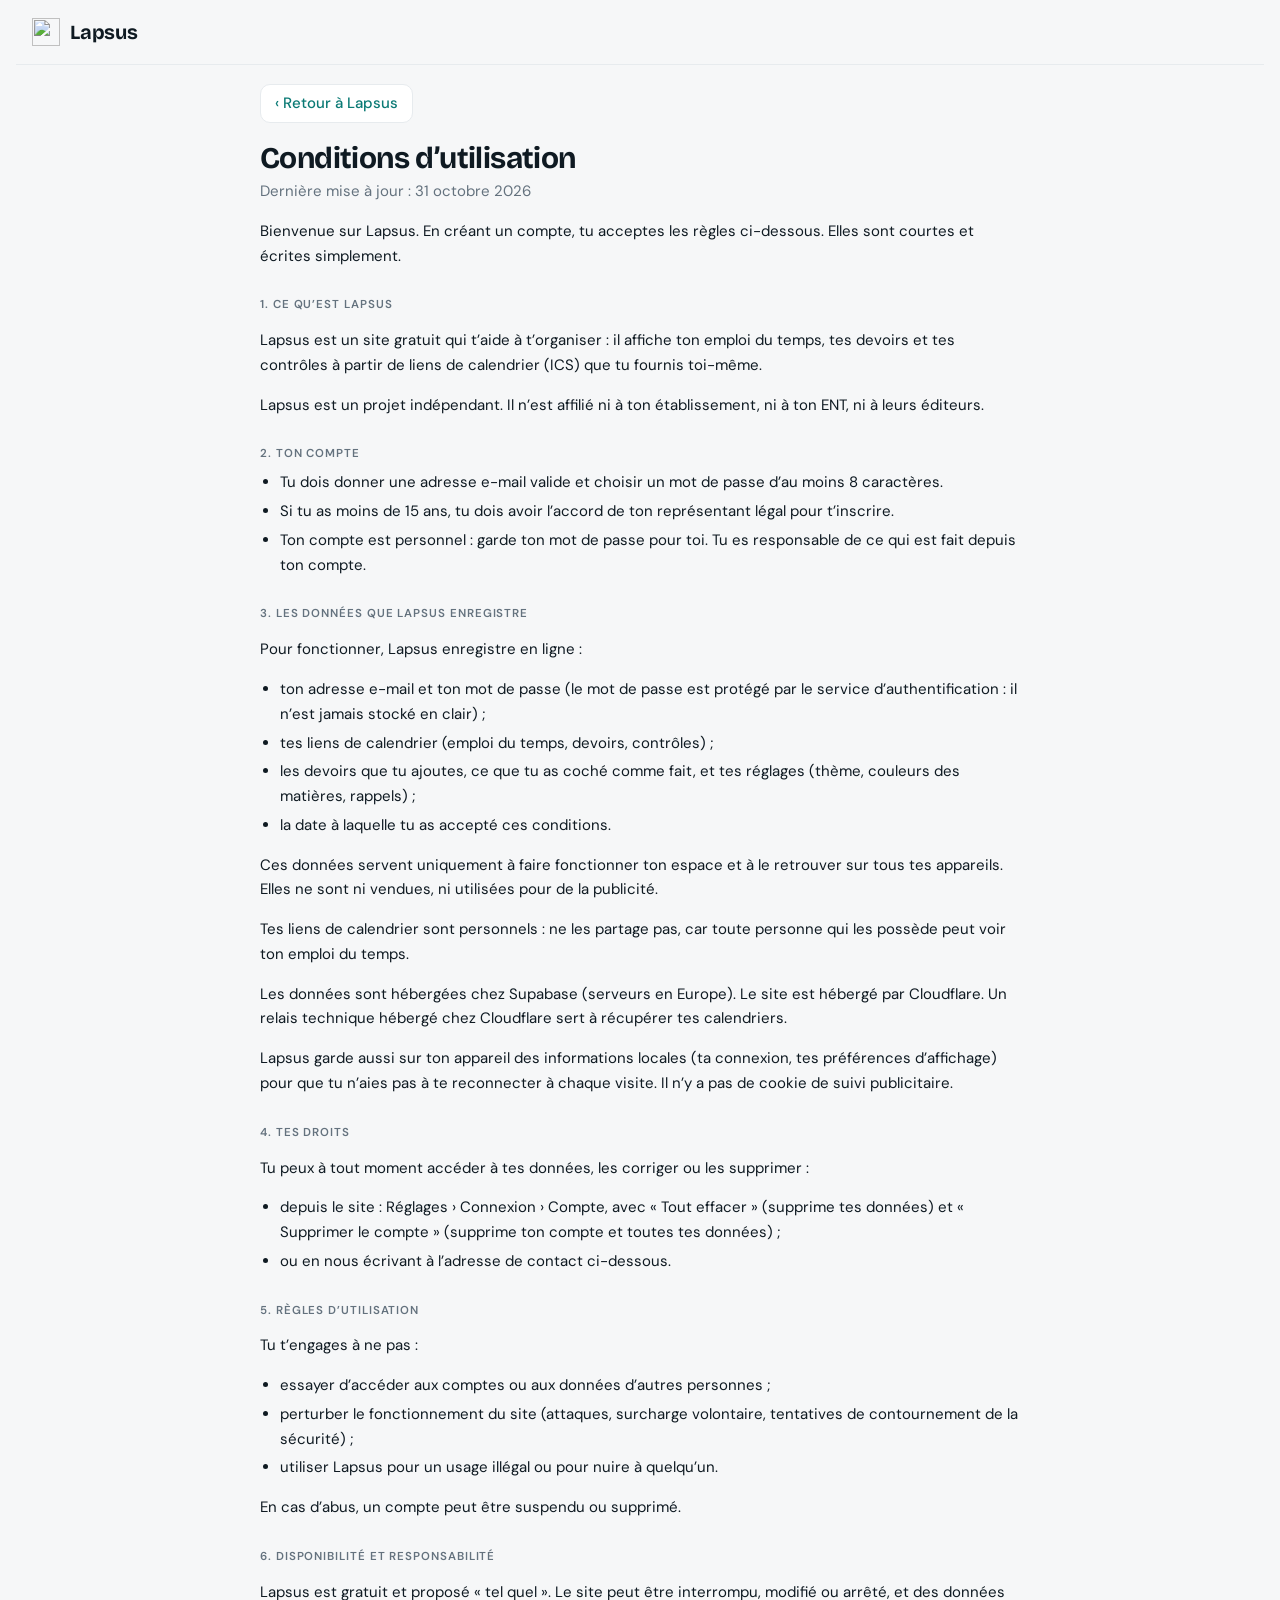
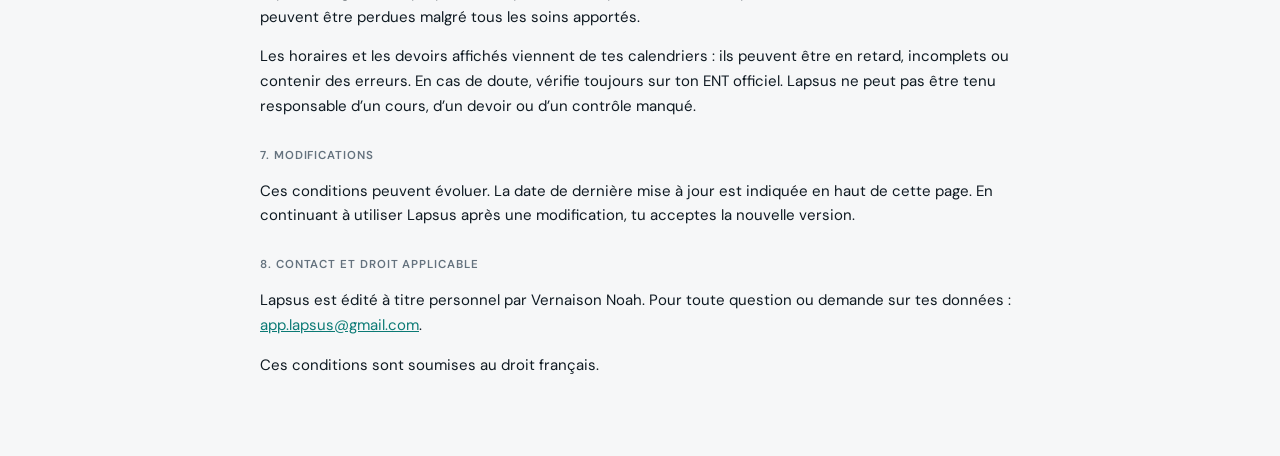
==== commit 6ce2941c: "Add files via upload" ====
--- a/conditions.html
+++ b/conditions.html
@@ -29,7 +29,7 @@
 <main class="legal">
 <a class="btn back" href="./">‹ Retour à Lapsus</a>
 <h1>Conditions d’utilisation</h1>
-<p class="upd">Dernière mise à jour : 6 novembre 2026</p>
+<p class="upd">Dernière mise à jour : 31 octobre 2026</p>
 <p>Bienvenue sur Lapsus. En créant un compte, tu acceptes les règles ci-dessous. Elles sont courtes et écrites simplement.</p>
 
 <h2>1. Ce qu’est Lapsus</h2>
@@ -56,20 +56,14 @@
 <p>Les données sont hébergées chez Supabase (serveurs en Europe). Le site est hébergé par Cloudflare. Un relais technique hébergé chez Cloudflare sert à récupérer tes calendriers.</p>
 <p>Lapsus garde aussi sur ton appareil des informations locales (ta connexion, tes préférences d’affichage) pour que tu n’aies pas à te reconnecter à chaque visite. Il n’y a pas de cookie de suivi publicitaire.</p>
 
-<h2>4. Connexion à ton ENT (facultative)</h2>
-<p>Tu peux relier ton ENT à Lapsus pour retrouver automatiquement ton emploi du temps, tes devoirs, tes contrôles, tes mails et les actualités de ton lycée. Cette connexion est facultative, et tu peux la retirer à tout moment dans Réglages › Sécurité &amp; connexion › ENT.</p>
-<p>Elle passe par un service tiers, Passerelle, qui se connecte à ton ENT avec ton accord. Lapsus ne voit jamais ton mot de passe ENT. Les jetons d’accès de ton ENT sont conservés chiffrés par Passerelle et ne sont pas transmis à Lapsus.</p>
-<p>Lapsus lit ces informations uniquement pour les afficher dans ton espace. Le contenu de tes mails et des actualités n’est pas enregistré dans la base de Lapsus : il reste en mémoire le temps de ta visite. Les cours, devoirs et contrôles peuvent être gardés sur ton appareil pour s’afficher plus vite.</p>
-<p>Cette connexion ne fonctionne que pour les établissements pris en charge par l’ENT Auvergne-Rhône-Alpes. Si tu supprimes ton compte Lapsus, ta connexion ENT est retirée en même temps.</p>
-
-<h2>5. Tes droits</h2>
+<h2>4. Tes droits</h2>
 <p>Tu peux à tout moment accéder à tes données, les corriger ou les supprimer :</p>
 <ul>
 <li>depuis le site : Réglages › Connexion › Compte, avec « Tout effacer » (supprime tes données) et « Supprimer le compte » (supprime ton compte et toutes tes données) ;</li>
 <li>ou en nous écrivant à l’adresse de contact ci-dessous.</li>
 </ul>
 
-<h2>6. Règles d’utilisation</h2>
+<h2>5. Règles d’utilisation</h2>
 <p>Tu t’engages à ne pas :</p>
 <ul>
 <li>essayer d’accéder aux comptes ou aux données d’autres personnes ;</li>
@@ -78,14 +72,14 @@
 </ul>
 <p>En cas d’abus, un compte peut être suspendu ou supprimé.</p>
 
-<h2>7. Disponibilité et responsabilité</h2>
+<h2>6. Disponibilité et responsabilité</h2>
 <p>Lapsus est gratuit et proposé « tel quel ». Le site peut être interrompu, modifié ou arrêté, et des données peuvent être perdues malgré tous les soins apportés.</p>
 <p>Les horaires et les devoirs affichés viennent de tes calendriers : ils peuvent être en retard, incomplets ou contenir des erreurs. En cas de doute, vérifie toujours sur ton ENT officiel. Lapsus ne peut pas être tenu responsable d’un cours, d’un devoir ou d’un contrôle manqué.</p>
 
-<h2>8. Modifications</h2>
+<h2>7. Modifications</h2>
 <p>Ces conditions peuvent évoluer. La date de dernière mise à jour est indiquée en haut de cette page. En continuant à utiliser Lapsus après une modification, tu acceptes la nouvelle version.</p>
 
-<h2>9. Contact et droit applicable</h2>
+<h2>8. Contact et droit applicable</h2>
 <p>Lapsus est édité à titre personnel par Vernaison Noah. Pour toute question ou demande sur tes données : <a href="mailto:app.lapsus@gmail.com">app.lapsus@gmail.com</a>.</p>
 <p>Ces conditions sont soumises au droit français.</p>
 </main>
--- a/style.css
+++ b/style.css
@@ -260,11 +260,3 @@
 .pbx{padding:2px 6px;font-size:22px;line-height:1}
 @media (max-width:760px){.pbanner{flex-wrap:wrap}.pbt{flex:1 1 calc(100% - 60px)}.pbanner .btn{margin-left:54px}}
 .blk.cancelled span{text-decoration:line-through}
-
-
-/* Direct ENT connection follows the same restrained Lapsus panels. */
-.ent-connection{margin-bottom:20px}.ent-connection-heading{display:flex;align-items:center;gap:12px;flex-wrap:wrap}.ent-connection-heading>div{flex:1;min-width:150px}.ent-connection-heading h2{margin:0;font-size:19px}.ent-connection-heading .m{margin:3px 0 0}.ent-connection-icon{display:grid;place-items:center;width:44px;height:44px;border-radius:14px;background:var(--accent-soft);color:var(--accent)}.ent-connection-actions{display:flex;gap:10px;flex-wrap:wrap;align-items:center;margin-top:18px}.ent-notice{font-size:13px;line-height:1.6;padding:11px 13px;border-radius:12px;background:var(--accent-soft);overflow-wrap:anywhere}.ent-manual{margin-top:18px}.ent-manual>summary{cursor:pointer;font-weight:600;margin-bottom:14px}.ent-manual .panel{margin-top:12px}@media(max-width:480px){.ent-connection-actions .btn{flex:1 1 100%}.ent-connection-heading .badge{max-width:100%;white-space:normal}.ent-connection-actions .lnk2{padding:8px 0}}
-
-.ent-powered{margin:20px 0 0!important;font-size:11px;line-height:1.6;text-align:center;letter-spacing:.02em}.ent-powered a{color:var(--muted);text-decoration:none}.ent-powered a:hover{color:var(--accent)}.ent-powered strong{font-weight:600;letter-spacing:.08em;margin-left:2px}
-
-.ent-data-types{display:flex;flex-wrap:wrap;gap:8px 14px;margin-top:16px;color:var(--muted);font-size:12px}.ent-data-types>span{display:inline-flex;align-items:center;gap:6px}.ent-data-types svg{color:var(--accent);flex:none}.ent-mail{display:block;width:100%;font:inherit;text-align:left;background:none;border:0;border-bottom:1px solid var(--line);border-radius:0;cursor:pointer;color:inherit}.ent-mail:hover{background:var(--accent-soft)}.ent-read-news{display:inline-flex;align-items:center;gap:6px;margin-top:10px}.ent-body{white-space:pre-wrap;overflow-wrap:anywhere;line-height:1.7;font-size:14px}.ent-message-part{padding:14px 0;border-bottom:1px solid var(--line)}.ent-document{display:flex;align-items:center;gap:8px;max-width:100%;white-space:normal;overflow-wrap:anywhere;margin-top:8px;text-align:left;font-size:12px}.ent-document svg{flex:none}[data-ent-content]{max-height:75dvh;overflow:auto;overscroll-behavior:contain}.ent-mail:focus-visible,.ent-read-news:focus-visible,.ent-document:focus-visible{outline:2px solid var(--accent);outline-offset:3px}
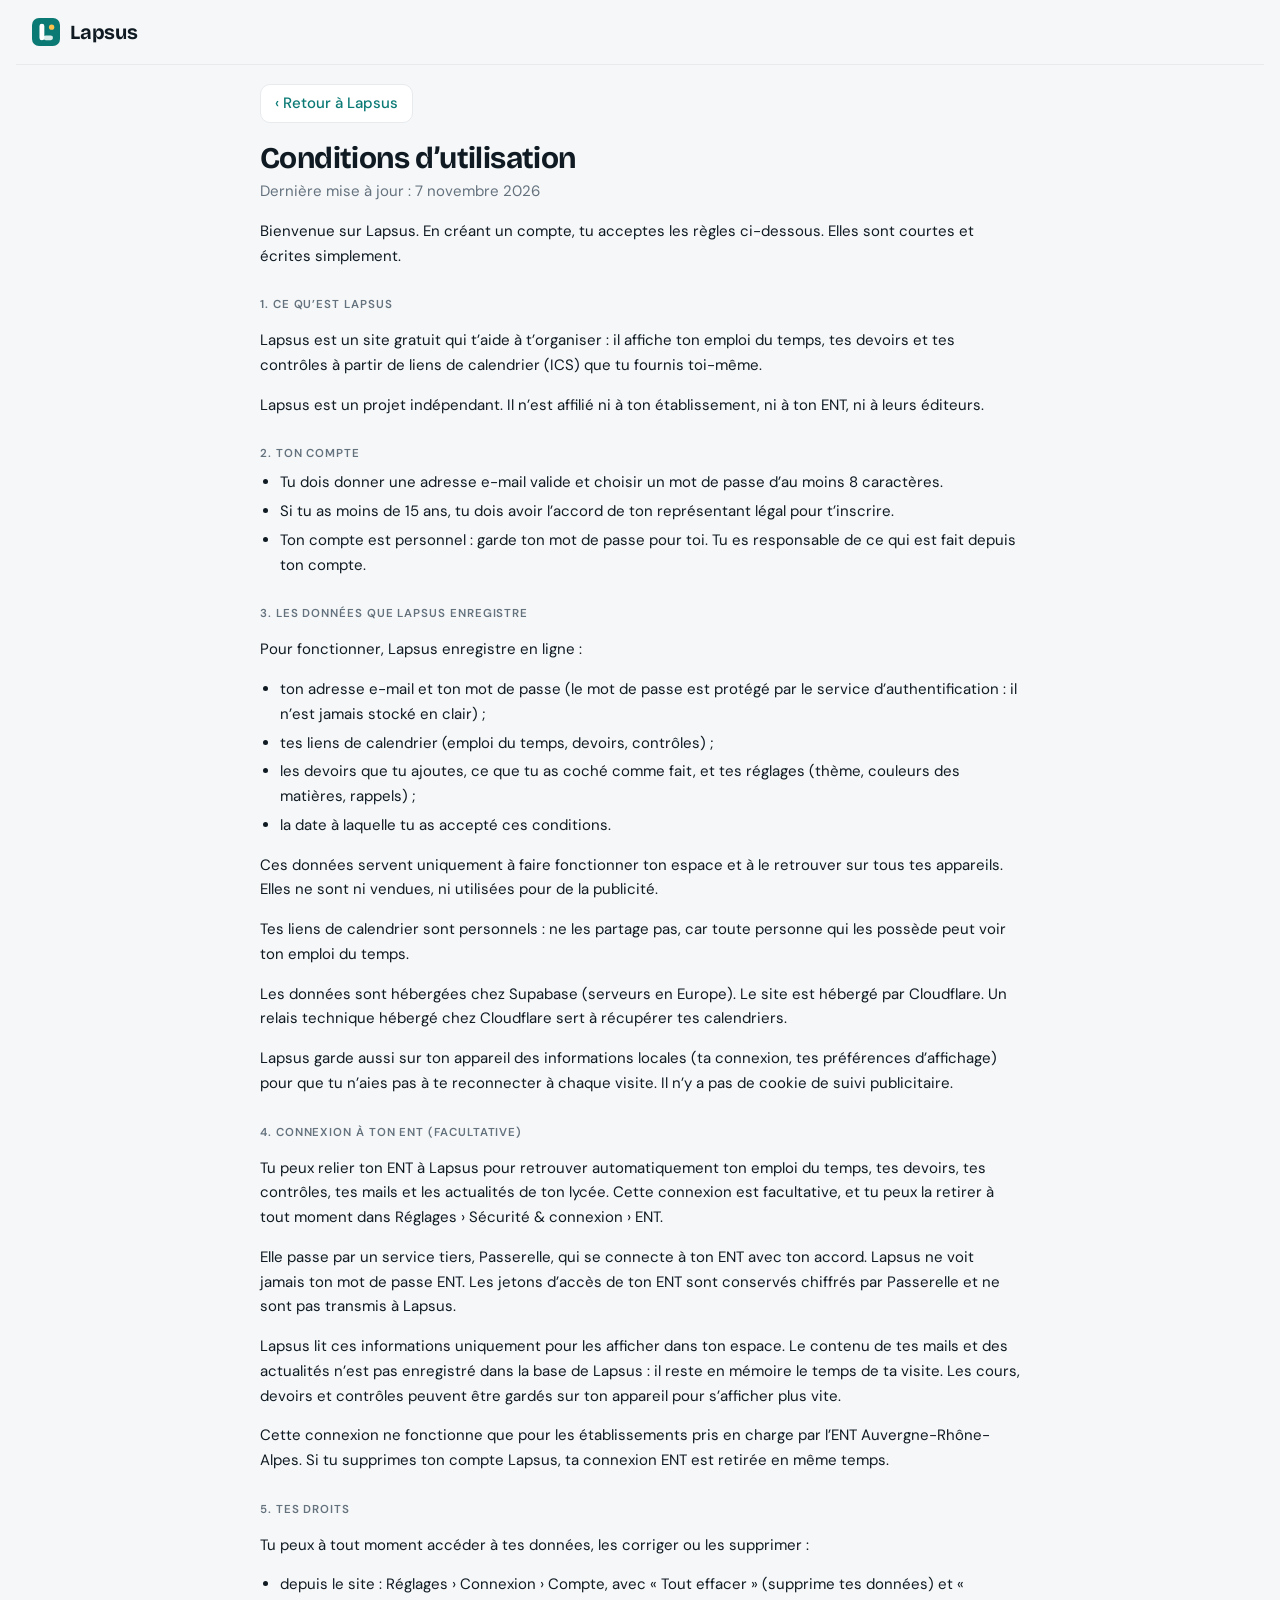
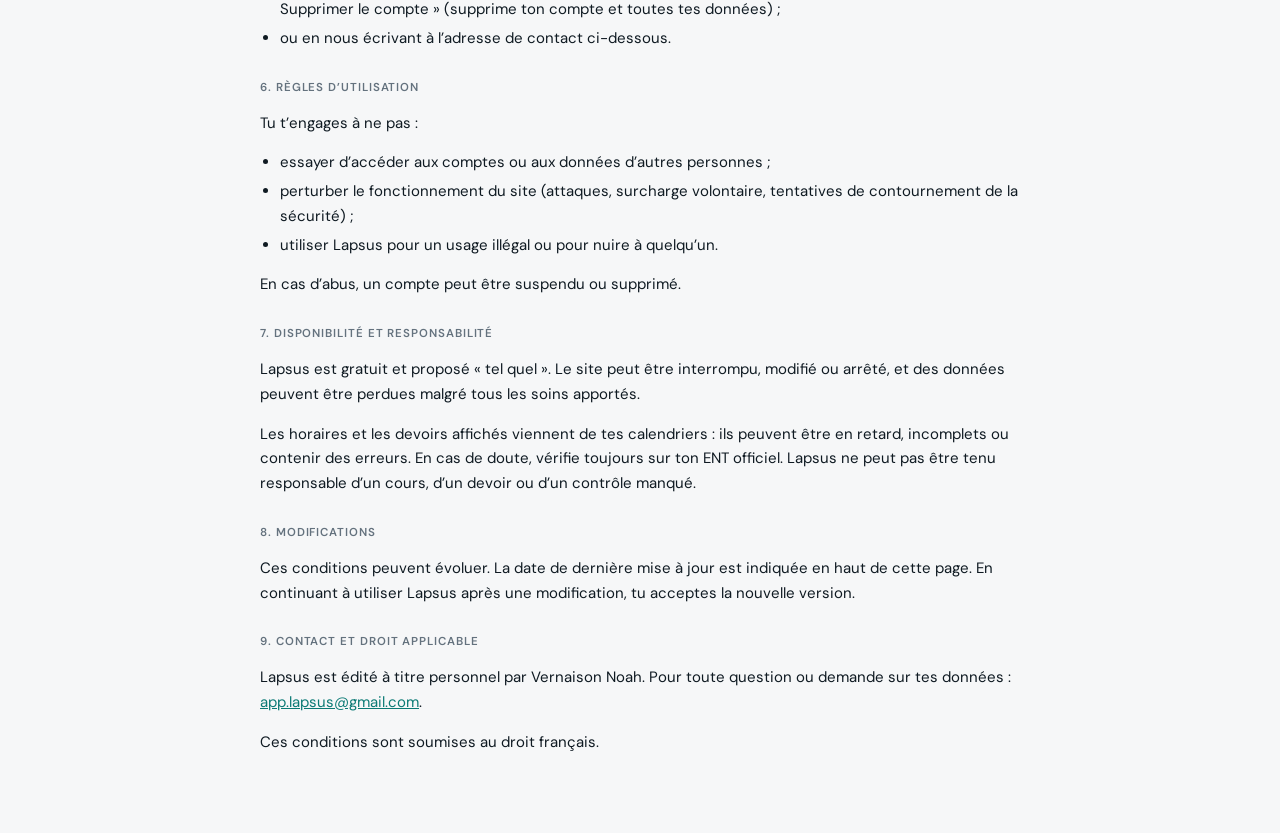
==== commit 866f3816: "Add files via upload" ====
--- a/conditions.html
+++ b/conditions.html
@@ -2,11 +2,16 @@
 <html lang="fr">
 <head>
 <meta charset="utf-8">
+<script>
+// Filet de sécurité : si logo.svg est absent ou illisible, un logo de secours intégré prend le relais (plus de carré « ? »)
+(function(){var L="data:image/svg+xml,%3Csvg xmlns='http://www.w3.org/2000/svg' viewBox='0 0 64 64' width='64' height='64'%3E %3Crect width='64' height='64' rx='16' fill='%230b7a75'/%3E %3Crect x='25.9' y='39.9' width='22.1' height='10.8' rx='5.4' fill='%23ffffff' fill-opacity='.85'/%3E %3Crect x='17.1' y='12.9' width='11.1' height='38.1' rx='5.5' fill='%23ffffff'/%3E %3Ccircle cx='44.9' cy='20.9' r='6.1' fill='%23ffc24d'/%3E %3C/svg%3E";window.LAPSUS_LOGO=L;document.addEventListener('error',function(e){var t=e.target;if(t&&t.tagName==='IMG'&&!t.dataset.fb&&/logo\.svg/.test(t.getAttribute('src')||'')){t.dataset.fb='1';t.src=L;}},true);})();
+</script>
+
 <meta name="viewport" content="width=device-width, initial-scale=1, maximum-scale=1, user-scalable=no, viewport-fit=cover">
 <meta name="robots" content="noindex">
 <meta name="theme-color" content="#0b7a75">
 <title>Conditions d’utilisation – Lapsus</title>
-<link rel="icon" type="image/svg+xml" href="logo.svg">
+<link rel="icon" type="image/png" href="lapsus-icon-180.png">
 <link rel="apple-touch-icon" href="apple-touch-icon.png">
 <link rel="preconnect" href="https://fonts.googleapis.com">
 <link rel="preconnect" href="https://fonts.gstatic.com" crossorigin>
@@ -29,7 +34,7 @@
 <main class="legal">
 <a class="btn back" href="./">‹ Retour à Lapsus</a>
 <h1>Conditions d’utilisation</h1>
-<p class="upd">Dernière mise à jour : 31 octobre 2026</p>
+<p class="upd">Dernière mise à jour : 7 novembre 2026</p>
 <p>Bienvenue sur Lapsus. En créant un compte, tu acceptes les règles ci-dessous. Elles sont courtes et écrites simplement.</p>
 
 <h2>1. Ce qu’est Lapsus</h2>
@@ -56,14 +61,20 @@
 <p>Les données sont hébergées chez Supabase (serveurs en Europe). Le site est hébergé par Cloudflare. Un relais technique hébergé chez Cloudflare sert à récupérer tes calendriers.</p>
 <p>Lapsus garde aussi sur ton appareil des informations locales (ta connexion, tes préférences d’affichage) pour que tu n’aies pas à te reconnecter à chaque visite. Il n’y a pas de cookie de suivi publicitaire.</p>
 
-<h2>4. Tes droits</h2>
+<h2>4. Connexion à ton ENT (facultative)</h2>
+<p>Tu peux relier ton ENT à Lapsus pour retrouver automatiquement ton emploi du temps, tes devoirs, tes contrôles, tes mails et les actualités de ton lycée. Cette connexion est facultative, et tu peux la retirer à tout moment dans Réglages › Sécurité &amp; connexion › ENT.</p>
+<p>Elle passe par un service tiers, Passerelle, qui se connecte à ton ENT avec ton accord. Lapsus ne voit jamais ton mot de passe ENT. Les jetons d’accès de ton ENT sont conservés chiffrés par Passerelle et ne sont pas transmis à Lapsus.</p>
+<p>Lapsus lit ces informations uniquement pour les afficher dans ton espace. Le contenu de tes mails et des actualités n’est pas enregistré dans la base de Lapsus : il reste en mémoire le temps de ta visite. Les cours, devoirs et contrôles peuvent être gardés sur ton appareil pour s’afficher plus vite.</p>
+<p>Cette connexion ne fonctionne que pour les établissements pris en charge par l’ENT Auvergne-Rhône-Alpes. Si tu supprimes ton compte Lapsus, ta connexion ENT est retirée en même temps.</p>
+
+<h2>5. Tes droits</h2>
 <p>Tu peux à tout moment accéder à tes données, les corriger ou les supprimer :</p>
 <ul>
 <li>depuis le site : Réglages › Connexion › Compte, avec « Tout effacer » (supprime tes données) et « Supprimer le compte » (supprime ton compte et toutes tes données) ;</li>
 <li>ou en nous écrivant à l’adresse de contact ci-dessous.</li>
 </ul>
 
-<h2>5. Règles d’utilisation</h2>
+<h2>6. Règles d’utilisation</h2>
 <p>Tu t’engages à ne pas :</p>
 <ul>
 <li>essayer d’accéder aux comptes ou aux données d’autres personnes ;</li>
@@ -72,14 +83,14 @@
 </ul>
 <p>En cas d’abus, un compte peut être suspendu ou supprimé.</p>
 
-<h2>6. Disponibilité et responsabilité</h2>
+<h2>7. Disponibilité et responsabilité</h2>
 <p>Lapsus est gratuit et proposé « tel quel ». Le site peut être interrompu, modifié ou arrêté, et des données peuvent être perdues malgré tous les soins apportés.</p>
 <p>Les horaires et les devoirs affichés viennent de tes calendriers : ils peuvent être en retard, incomplets ou contenir des erreurs. En cas de doute, vérifie toujours sur ton ENT officiel. Lapsus ne peut pas être tenu responsable d’un cours, d’un devoir ou d’un contrôle manqué.</p>
 
-<h2>7. Modifications</h2>
+<h2>8. Modifications</h2>
 <p>Ces conditions peuvent évoluer. La date de dernière mise à jour est indiquée en haut de cette page. En continuant à utiliser Lapsus après une modification, tu acceptes la nouvelle version.</p>
 
-<h2>8. Contact et droit applicable</h2>
+<h2>9. Contact et droit applicable</h2>
 <p>Lapsus est édité à titre personnel par Vernaison Noah. Pour toute question ou demande sur tes données : <a href="mailto:app.lapsus@gmail.com">app.lapsus@gmail.com</a>.</p>
 <p>Ces conditions sont soumises au droit français.</p>
 </main>
--- a/style.css
+++ b/style.css
@@ -260,3 +260,11 @@
 .pbx{padding:2px 6px;font-size:22px;line-height:1}
 @media (max-width:760px){.pbanner{flex-wrap:wrap}.pbt{flex:1 1 calc(100% - 60px)}.pbanner .btn{margin-left:54px}}
 .blk.cancelled span{text-decoration:line-through}
+
+
+/* Direct ENT connection follows the same restrained Lapsus panels. */
+.ent-connection{margin-bottom:20px}.ent-connection-heading{display:flex;align-items:center;gap:12px;flex-wrap:wrap}.ent-connection-heading>div{flex:1;min-width:150px}.ent-connection-heading h2{margin:0;font-size:19px}.ent-connection-heading .m{margin:3px 0 0}.ent-connection-icon{display:grid;place-items:center;width:44px;height:44px;border-radius:14px;background:var(--accent-soft);color:var(--accent)}.ent-connection-actions{display:flex;gap:10px;flex-wrap:wrap;align-items:center;margin-top:18px}.ent-notice{font-size:13px;line-height:1.6;padding:11px 13px;border-radius:12px;background:var(--accent-soft);overflow-wrap:anywhere}.ent-manual{margin-top:18px}.ent-manual>summary{cursor:pointer;font-weight:600;margin-bottom:14px}.ent-manual .panel{margin-top:12px}@media(max-width:480px){.ent-connection-actions .btn{flex:1 1 100%}.ent-connection-heading .badge{max-width:100%;white-space:normal}.ent-connection-actions .lnk2{padding:8px 0}}
+
+.ent-powered{margin:20px 0 0!important;font-size:11px;line-height:1.6;text-align:center;letter-spacing:.02em}.ent-powered a{color:var(--muted);text-decoration:none}.ent-powered a:hover{color:var(--accent)}.ent-powered strong{font-weight:600;letter-spacing:.08em;margin-left:2px}
+
+.ent-data-types{display:flex;flex-wrap:wrap;gap:8px 14px;margin-top:16px;color:var(--muted);font-size:12px}.ent-data-types>span{display:inline-flex;align-items:center;gap:6px}.ent-data-types svg{color:var(--accent);flex:none}.ent-mail{display:block;width:100%;font:inherit;text-align:left;background:none;border:0;border-bottom:1px solid var(--line);border-radius:0;cursor:pointer;color:inherit}.ent-mail:hover{background:var(--accent-soft)}.ent-read-news{display:inline-flex;align-items:center;gap:6px;margin-top:10px}.ent-body{white-space:pre-wrap;overflow-wrap:anywhere;line-height:1.7;font-size:14px}.ent-message-part{padding:14px 0;border-bottom:1px solid var(--line)}.ent-document{display:flex;align-items:center;gap:8px;max-width:100%;white-space:normal;overflow-wrap:anywhere;margin-top:8px;text-align:left;font-size:12px}.ent-document svg{flex:none}[data-ent-content]{max-height:75dvh;overflow:auto;overscroll-behavior:contain}.ent-mail:focus-visible,.ent-read-news:focus-visible,.ent-document:focus-visible{outline:2px solid var(--accent);outline-offset:3px}
